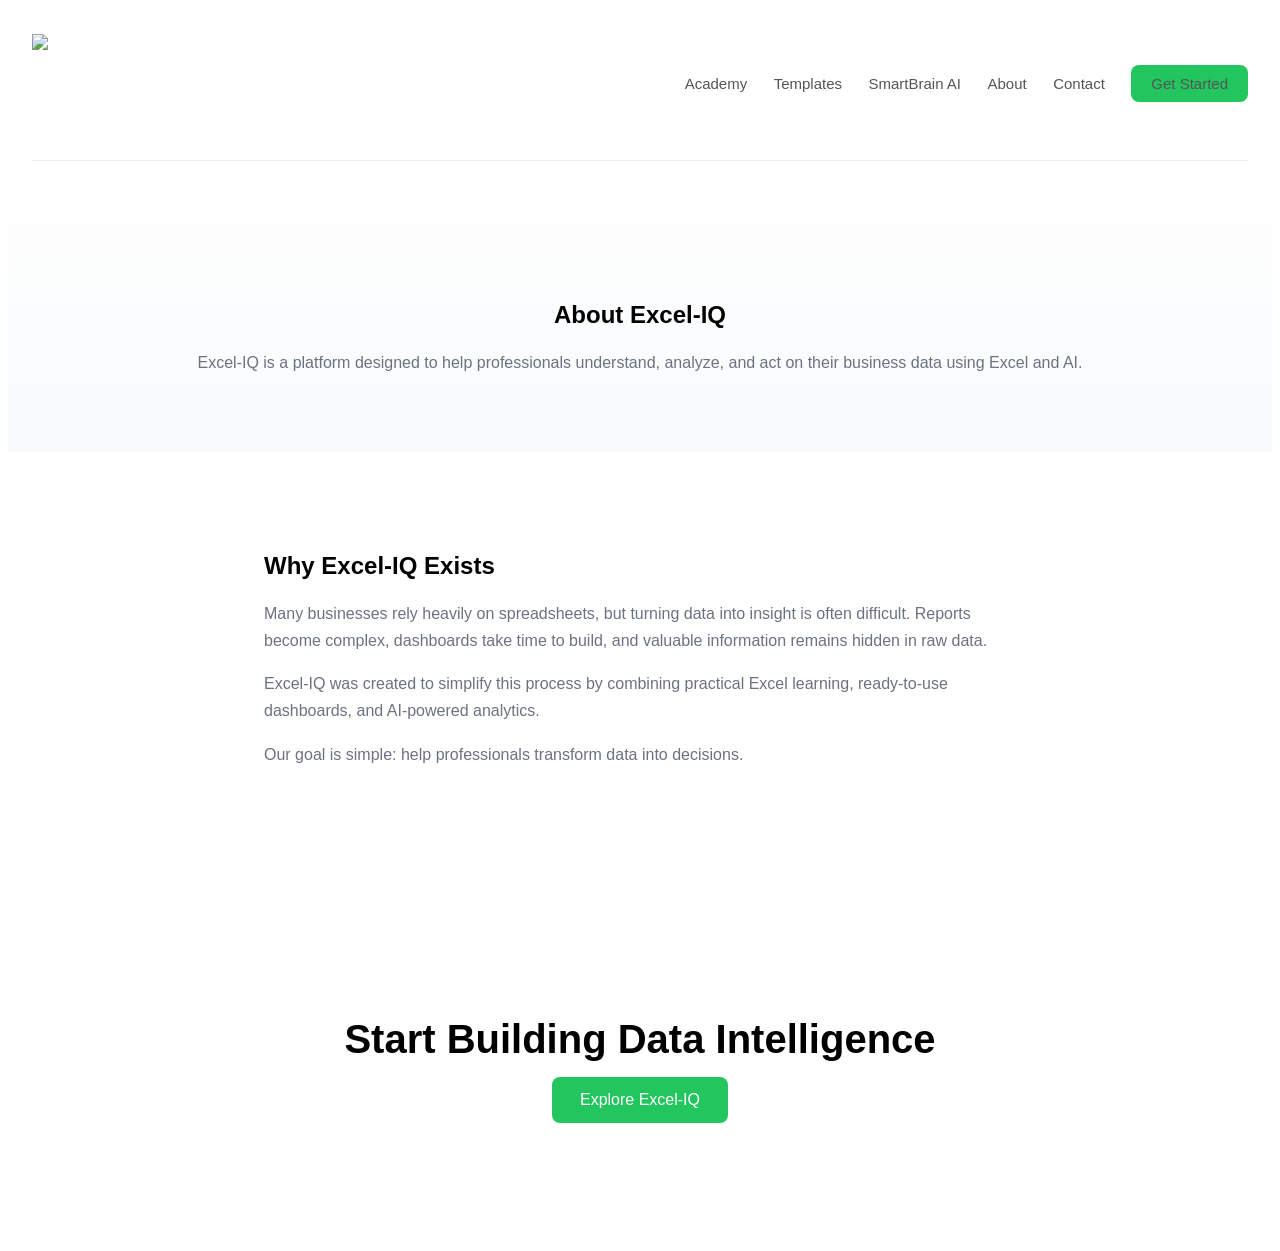
==== about.html @ e550d4b1 "Add files via upload" ====
<!DOCTYPE html>
<html lang="en">
<head>
<meta charset="UTF-8">
<title>About Excel-IQ</title>
<meta name="viewport" content="width=device-width, initial-scale=1">

<link rel="stylesheet" href="styles.css">

</head>

<body>

<div class="container">

<div class="nav">

<a href="index.html" class="logo">
<img src="images/logo.png">
</a>

<div class="menu">
<a href="academy.html">Academy</a>
<a href="templates.html">Templates</a>
<a href="smartbrain.html">SmartBrain AI</a>
<a href="about.html">About</a>
<a href="contact.html">Contact</a>
<a class="cta" href="#">Get Started</a>
</div>

</div>

</div>


<section class="page-hero">

<div class="container">

<h1>About Excel-IQ</h1>

<p>
Excel-IQ is a platform designed to help professionals understand,
analyze, and act on their business data using Excel and AI.
</p>

</div>

</section>


<section class="about-content">

<div class="container">

<h2>Why Excel-IQ Exists</h2>

<p>
Many businesses rely heavily on spreadsheets, but turning data into
insight is often difficult. Reports become complex, dashboards take
time to build, and valuable information remains hidden in raw data.
</p>

<p>
Excel-IQ was created to simplify this process by combining practical
Excel learning, ready-to-use dashboards, and AI-powered analytics.
</p>

<p>
Our goal is simple: help professionals transform data into decisions.
</p>

</div>

</section>


<section class="final-cta">

<div class="container">

<h2>Start Building Data Intelligence</h2>

<div class="cta-buttons">

<a class="primary" href="index.html">Explore Excel-IQ</a>

</div>

</div>

</section>

</body>
</html>
---- styles.css ----
@font-face {
font-family: 'Inter';
src: url('fonts/Inter.ttf') format('truetype');
font-weight: 100 900;
font-style: normal;
}
/* GENERAL */

body{
font-family:'Inter',sans-serif;
-webkit-font-smoothing:antialiased;
-moz-osx-font-smoothing:grayscale;
}

.container{
max-width:1320px;
margin:auto;
padding:0 24px;
}

section{
padding:120px 0;
}

p{
line-height:1.7;
color:#6b7280;
}


/* NAVBAR */

.nav{
display:flex;
justify-content:space-between;
align-items:center;
padding:26px 0;
border-bottom:1px solid #eee;
background:rgba(255,255,255,0.8);
backdrop-filter:blur(8px);
position:sticky;
top:0;
z-index:100;
}

.logo{
display:flex;
align-items:center;
text-decoration:none;
}

.logo img{
height:100px;
}

.menu a{
margin-left:22px;
text-decoration:none;
color:#555;
font-size:15px;
}

.cta{
background:#22C55E;
color:white;
padding:10px 20px;
border-radius:8px;
margin-left:28px;
text-decoration:none;
}

.cta:hover{
background:#16a34a;
}

/* HERO */

.hero{
display:grid;
grid-template-columns: 1fr 1fr;
align-items:center;
gap:80px;
background:#ffffff;

max-width:1200px;
margin:0 auto;
padding:100px 20px 80px;
}

.hero-text{
flex:1;
}

.hero-text h1{
font-size:64px;
line-height:1.05;
letter-spacing:-1px;
font-weight:600;
margin-bottom:24px;
}

.hero-text p{
font-size:20px;
color:#6b7280;
max-width:520px;
margin-bottom:32px;
}

.buttons{
display:flex;
gap:16px;
margin-top:30px;
}

.primary{
background:#22C55E;
color:white;
padding:14px 28px;
border-radius:8px;
text-decoration:none;
font-weight:500;
transition:all 0.25s ease;
display:inline-block;
}

.primary:hover{
transform:translateY(-2px);
box-shadow:0 10px 25px rgba(34,197,94,0.25);
}

.secondary{
background:white;
color:#22C55E;
border:1px solid #d1d5db;
padding:14px 28px;
border-radius:8px;
text-decoration:none;
font-weight:500;
transition:all 0.25s ease;
display:inline-block;
}

.secondary:hover{
background:#f9fafb;
transform:translateY(-2px);
box-shadow:0 10px 25px rgba(0,0,0,0.05);
}

.badges{
margin-top:30px;
font-size:14px;
color:#555;
}

/* HERO VISUAL */

.hero-visual{
display:flex;
flex-direction:column;
align-items:flex-start;
justify-content:center;
width:100%;
}

.gradient{
position:absolute;
width:400px;
height:400px;
background:linear-gradient(135deg,#22C55E,#2563EB);
filter:blur(120px);
opacity:0.25;
top:-60px;
right:-60px;
z-index:-1;
}

.dashboard{
background:#fff;
border-radius:14px;
box-shadow:0 30px 80px rgba(0,0,0,0.1);
padding:28px;
}

/* KPI CARDS */

.kpis{
display:flex;
gap:15px;
margin-bottom:20px;
}

.card{
flex:1;
background:#f8fafc;
padding:15px;
border-radius:10px;
}

.card h4{
margin:0;
font-size:14px;
color:#666;
}

.card p{
font-size:20px;
margin:6px 0 0 0;
}

/* AI PANEL */

.ai{
margin-top:20px;
background:#ecfdf5;
padding:16px;
border-radius:10px;
font-size:14px;
}

/* PLATFORM SECTION */

.platform{
padding:120px 0;
background:#f8fafc;
border-top:1px solid #f1f5f9;
}

.platform h2{
text-align:center;
font-size:36px;
margin-bottom:60px;
}

.features{
display:flex;
gap:30px;
}

.feature{
background:#fff;
padding:30px;
border-radius:12px;
box-shadow:0 15px 40px rgba(0,0,0,0.05);
flex:1;
transition:all 0.25s ease;
}

.feature:hover{
transform:translateY(-6px);
box-shadow:0 25px 60px rgba(0,0,0,0.08);
}

.feature h3{
margin-top:0;
}

.smartbrain-cta{
text-align:center;
margin-top:50px;
}

.smartbrain{
padding:120px 0;
}

.smartbrain h2{
text-align:center;
font-size:36px;
margin-bottom:10px;
}

.section-sub{
text-align:center;
color:#666;
max-width:650px;
margin:auto;
margin-bottom:60px;
}

.workflow{
display:flex;
gap:30px;
}

.step{
flex:1;
background:#fff;
padding:30px;
border-radius:12px;
box-shadow:0 15px 40px rgba(0,0,0,0.05);
transition:all 0.25s ease;
}

.step:hover{
transform:translateY(-6px);
box-shadow:0 25px 60px rgba(0,0,0,0.08);
}

.step h3{
margin-top:0;
}

.academy{
padding:120px 0;
background:#ffffff;
border-top:1px solid #f1f5f9;
}

.academy h2{
text-align:center;
font-size:36px;
margin-bottom:10px;
}

.academy-grid{
display:flex;
gap:30px;
margin-top:50px;
}

.academy-card{
flex:1;
background:white;
padding:30px;
border-radius:12px;
box-shadow:0 15px 40px rgba(0,0,0,0.05);
transition:all 0.25s ease;
}

.academy-card:hover{
transform:translateY(-6px);
box-shadow:0 25px 60px rgba(0,0,0,0.08);
}

.academy-card h3{
margin-top:0;
}

.academy-cta{
text-align:center;
margin-top:50px;
}

.templates{
padding:120px 0;
background:#ffffff;
}

.templates h2{
text-align:center;
font-size:36px;
margin-bottom:10px;
}

.templates-grid{
display:flex;
gap:30px;
margin-top:50px;
}

.template-card{
flex:1;
background:#f8fafc;
padding:30px;
border-radius:12px;
box-shadow:0 15px 40px rgba(0,0,0,0.05);
transition:all 0.25s ease;
}

.template-card:hover{
transform:translateY(-6px);
box-shadow:0 25px 60px rgba(0,0,0,0.08);
}

.template-card h3{
margin-top:0;
}

.templates-cta{
text-align:center;
margin-top:50px;
}


.trust{
padding:120px 0;
background:#f8fafc;
}

.trust h2{
text-align:center;
font-size:36px;
margin-bottom:10px;
}

.trust-grid{
display:grid;
grid-template-columns:repeat(2,1fr);
gap:30px;
margin-top:50px;
}

.trust-card{
background:white;
padding:30px;
border-radius:12px;
box-shadow:0 15px 40px rgba(0,0,0,0.05);
transition:all 0.25s ease;
}

.trust-card:hover{
transform:translateY(-6px);
box-shadow:0 25px 60px rgba(0,0,0,0.08);
}

.trust-card h3{
margin-top:0;
}

.final-cta{
padding:120px 0;
text-align:center;
background:#ffffff;
}

.final-cta h2{
font-size:40px;
margin-bottom:15px;
}

.final-cta p{
color:#666;
max-width:600px;
margin:auto;
margin-bottom:40px;
font-size:18px;
}

.cta-buttons{
display:flex;
justify-content:center;
gap:20px;
}

.footer{
padding:60px 0;
background:#f8fafc;
}

.footer-grid{
display:grid;
grid-template-columns:2fr 1fr 1fr;
gap:40px;
}

.footer h3{
margin-top:0;
}

.footer p{
color:#666;
margin:6px 0;
}

.why-exceliq{
padding:120px 0;
background:#f8fafc;
text-align:center;
}

.problem-grid{
display:flex;
gap:30px;
margin-top:50px;
}

.problem-card{
flex:1;
background:white;
padding:30px;
border-radius:12px;
box-shadow:0 15px 40px rgba(0,0,0,0.05);
transition:all 0.25s ease;
}

.problem-card:hover{
transform:translateY(-6px);
box-shadow:0 25px 60px rgba(0,0,0,0.08);
}

.product-preview{
padding:120px 0;
text-align:center;
background:#ffffff;
}

.preview-image{
margin-top:50px;
}

.preview-image img{
width:100%;
max-width:950px;
border-radius:14px;
box-shadow:0 30px 80px rgba(0,0,0,0.12);
transition:transform 0.3s ease;
}

.preview-image img:hover{
transform:scale(1.02);
}

.page-hero{
padding:120px 0 60px 0;
text-align:center;
background:linear-gradient(180deg,#ffffff,#f8fafc);
}

.about-content,
.contact-content{
padding:80px 0;
max-width:800px;
margin:auto;
}

.highlight{
color:#22C55E;
}

.scroll-indicator{
margin-top:50px;
display:flex;
justify-content:center;
}

.scroll-indicator span{
width:24px;
height:40px;
border:2px solid #d1d5db;
border-radius:20px;
position:relative;
}

.scroll-indicator span::after{
content:"";
width:6px;
height:6px;
background:#9ca3af;
border-radius:50%;
position:absolute;
left:50%;
top:8px;
transform:translateX(-50%);
animation:scroll 1.5s infinite;
}

@keyframes scroll{
0%{opacity:0; transform:translate(-50%,0);}
50%{opacity:1;}
100%{opacity:0; transform:translate(-50%,12px);}
}

.final-cta ul{
list-style: none;
padding: 0;
margin: 25px auto;
max-width: 400px;
}

.final-cta li{
margin: 10px 0;
font-size: 17px;
text-align: left;
}

.download-page{
padding:100px 20px;
text-align:center;
}

.download-page form{
margin-top:30px;
}

.download-page input{
padding:12px;
margin:10px;
width:240px;
border-radius:6px;
border:1px solid #ccc;
font-family:inherit;
}

.download-page button{
margin-top:10px;
}

.success-page{
padding:120px 20px;
text-align:center;
}

.success-page h1{
font-size:40px;
margin-bottom:20px;
}

.success-page p{
color:#666;
max-width:600px;
margin:10px auto 30px auto;
}

.next-steps{
margin-top:50px;
}

.next-steps ul{
list-style:none;
padding:0;
margin:20px 0;
}

.next-steps li{
margin:10px 0;
font-size:16px;
}
.dashboard-image{
width:100%;
border-radius:16px;
box-shadow:0 40px 100px rgba(0,0,0,0.15);
}

.dashboard-wrapper{
transform:perspective(1200px) rotateY(-4deg);
transition:all 0.4s ease;
width:900px
}

.dashboard-wrapper:hover{
transform:perspective(1200px) rotateY(-2deg) translateY(-6px) scale(1.03);
}


.dashboard-image{
width:750px;
max-width:none;
border-radius:18px;
box-shadow:
0 40px 120px rgba(0,0,0,0.18),
0 15px 50px rgba(0,0,0,0.12);
}

.product-label{
font-size:13px;
font-weight:600;
color:#22c55e;
margin-bottom:10px;
}

.product-caption{
margin-top:16px;
font-size:14px;
color:#6b7280;
max-width:520px;
}

.sb-feature{
padding:120px 0;
background:#ffffff;
}

.sb-layout{
display:grid;
grid-template-columns:0.9fr 1.4fr;
gap:80px;
align-items:center;
}

.sb-text h2{
font-size:36px;
margin-bottom:20px;
}

.sb-text p{
font-size:18px;
color:#6b7280;
}

.sb-image img{
width:100%;
max-width:950px;
border-radius:16px;
box-shadow:
0 50px 120px rgba(0,0,0,0.18);
0 20px 60px rgba(0,0,0,0.12);

transition:transform 0.35s ease;
}

.sb-image img:hover{
transform:scale(1.02);
transition:all 0.3s ease;
}

.sb-layout.reverse{
grid-template-columns:1.4fr 0.9fr;
}

.sb-layout.reverse .sb-text{
order:2;
}

.sb-layout.reverse .sb-image{
order:1;
}

.notice{
padding:40px 0;
}

.notice-box{
background:#f8fafc;
border:1px solid #e5e7eb;
border-left:4px solid #22c55e;
padding:20px 24px;
border-radius:8px;
max-width:900px;
margin:auto;
}

.notice-box p{
margin-top:8px;
font-size:15px;
}

.coming-soon{
margin-top:20px;
background:#f8fafc;
border:1px dashed #d1d5db;
padding:14px 20px;
border-radius:8px;
display:inline-block;
font-size:14px;
}

.community-hero{
padding:120px 0 60px 0;
text-align:center;
background:#ffffff;
}

.community-hero h1{
font-size:48px;
margin-bottom:20px;
}

.community-benefits{
padding:80px 0;
background:#f8fafc;
}

.benefit-grid{
display:flex;
gap:30px;
}

.benefit{
background:white;
padding:30px;
border-radius:12px;
box-shadow:0 15px 40px rgba(0,0,0,0.05);
flex:1;
}

.community-join{
padding:100px 0;
text-align:center;
background:#ffffff;
}

.community-join input{
padding:12px;
width:260px;
border-radius:6px;
border:1px solid #d1d5db;
margin-right:10px;
}

.footer a{
text-decoration:none;
color:#6b7280;
}

.footer a:hover{
color:#22C55E;
}

@media (max-width:900px){

.hero{
flex-direction:column;
text-align:center;
}

.workflow{
flex-direction:column;
}

.academy-grid{
flex-direction:column;
}

.templates-grid{
flex-direction:column;
}

.features{
flex-direction:column;
}

}
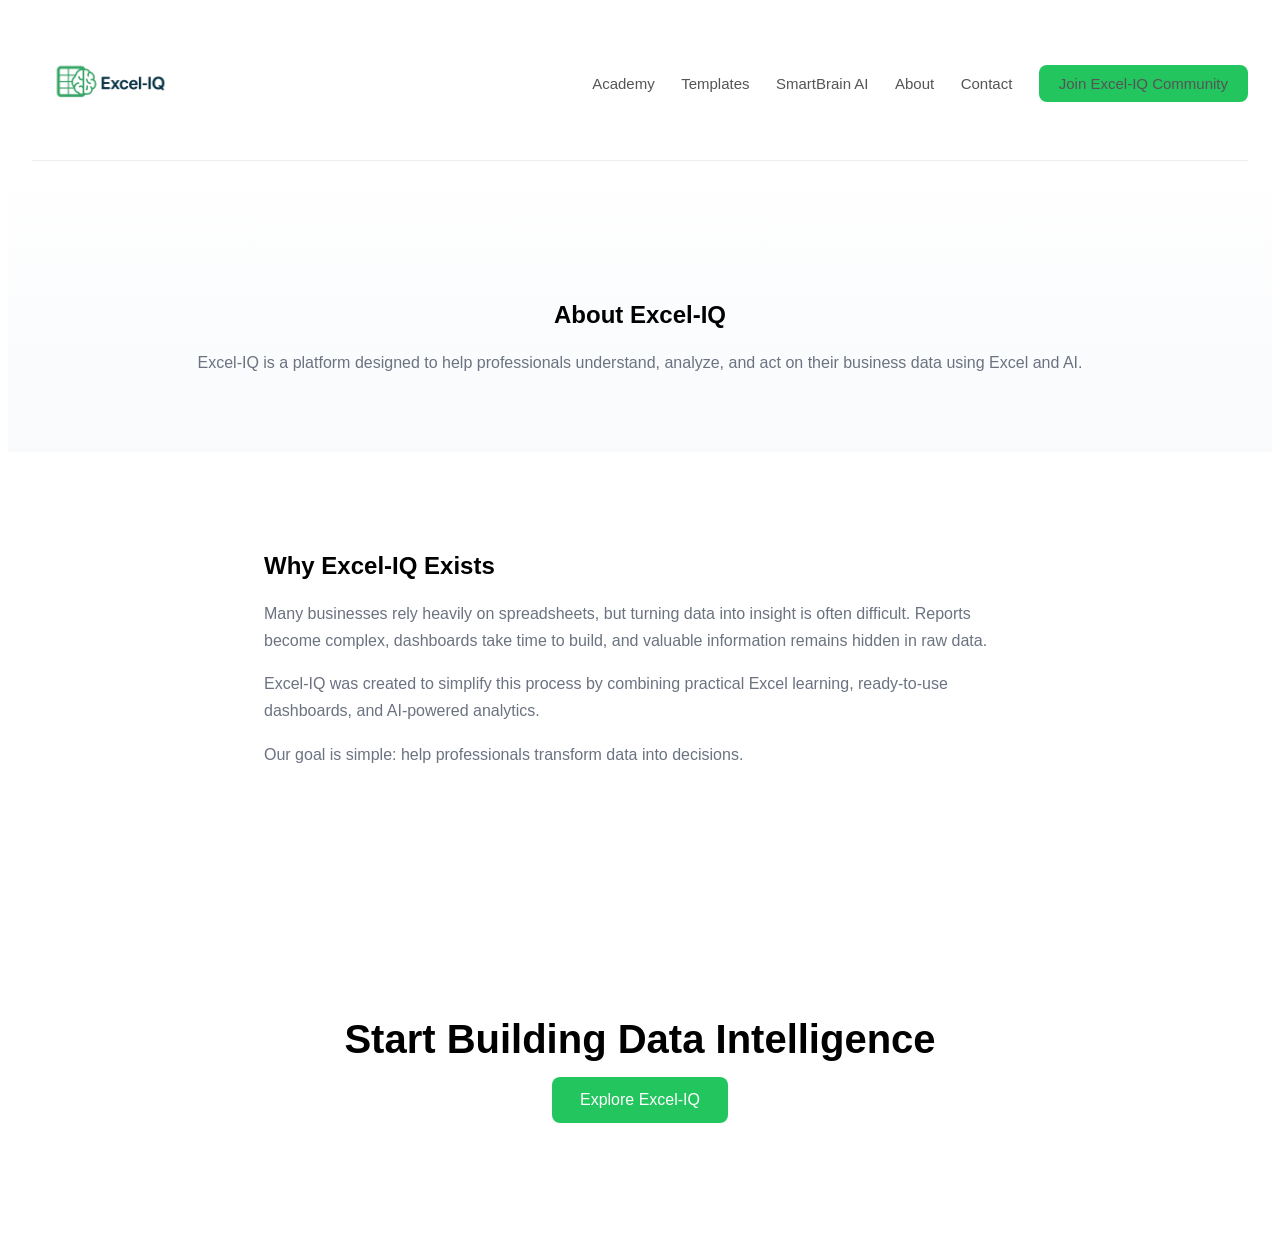
==== commit d3e44dcd: "Update about.html" ====
--- a/about.html
+++ b/about.html
@@ -25,7 +25,7 @@
 <a href="smartbrain.html">SmartBrain AI</a>
 <a href="about.html">About</a>
 <a href="contact.html">Contact</a>
-<a class="cta" href="#">Get Started</a>
+<a class="cta" href="get-started.html">Join Excel-IQ Community</a>
 </div>
 
 </div>
@@ -92,4 +92,4 @@
 </section>
 
 </body>
-</html>+</html>
